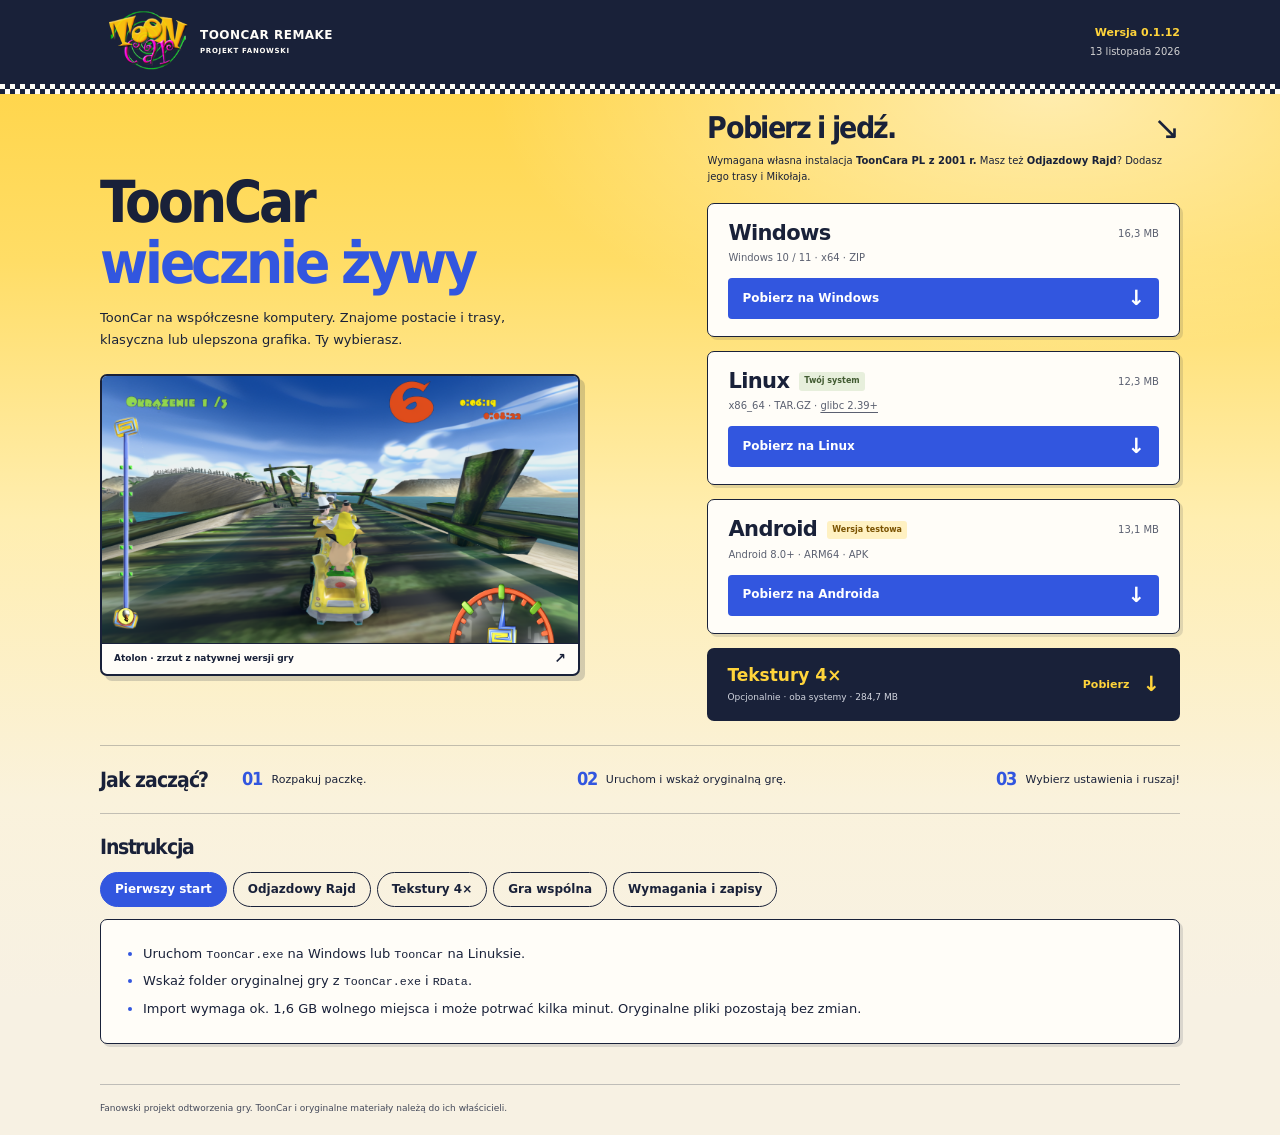
==== index.html @ 63a75cb6 "ToonCar Remake 0.1.12" ====
<!doctype html>
<html lang="pl">
<head>
  <meta charset="utf-8">
  <meta name="viewport" content="width=device-width, initial-scale=1">
  <meta name="theme-color" content="#192139">
  <meta name="description" content="ToonCar Remake. Fanowska wersja na Windows i Linux oraz opcjonalne tekstury 4×. Pobierz, wskaż oryginalną grę i ruszaj na trasę.">
  <meta property="og:title" content="ToonCar Remake: pobierz grę">
  <meta property="og:description" content="ToonCar wiecznie żywy. Windows, Linux i opcjonalne tekstury 4×. Wymagana oryginalna gra.">
  <meta property="og:type" content="website">
  <title>ToonCar Remake: pobierz grę</title>
  <link rel="icon" href="assets/favicon.svg" type="image/svg+xml">
  <link rel="stylesheet" href="styles.css">
  <script src="app.js" defer></script>
</head>
<body>
  <a class="skip-link" href="#main">Przejdź do treści</a>
  <div class="page">
    <header class="header">
      <a class="brand" href="#" aria-label="ToonCar Remake, strona główna">
        <img src="assets/tooncar-logo.png" width="256" height="256" alt="ToonCar">
        <span>TOONCAR REMAKE<small>PROJEKT FANOWSKI</small></span>
      </a>
      <p class="release">Wersja 0.1.12<time datetime="2026-11-13">13 listopada 2026</time></p>
    </header>

    <main id="main">
      <div class="main-grid">
        <section class="intro" aria-labelledby="hero-title">
          <h1 id="hero-title">ToonCar<br> <span>wiecznie żywy</span></h1>
          <p class="description">ToonCar na współczesne komputery. Znajome postacie i trasy, klasyczna lub ulepszona grafika. Ty wybierasz.</p>
          <figure class="screenshot">
            <img id="game-screenshot" src="assets/atolon.png" width="1280" height="720" alt="Wyścig na drewnianym moście w tropikalnym Atolonie" fetchpriority="high">
            <figcaption>Atolon · zrzut z natywnej wersji gry <span aria-hidden="true">↗</span></figcaption>
          </figure>
        </section>

        <section class="downloads" id="pobierz" aria-labelledby="download-title">
          <div class="download-heading"><h2 id="download-title">Pobierz i jedź.</h2><span aria-hidden="true">↘</span></div>
          <p class="original-note">Wymagana własna instalacja <strong>ToonCara PL z 2001 r.</strong> Masz też <strong>Odjazdowy Rajd</strong>? Dodasz jego trasy i Mikołaja.</p>
          <article class="download-card" id="download-windows">
            <div class="card-heading"><h3>Windows</h3><span class="system-match" hidden>Twój system</span><span class="file-size">16,3 MB</span></div>
            <p class="requirements">Windows 10 / 11 · x64 · ZIP</p>
            <a class="button file-download" href="https://github.com/pangadula/tooncar-remake/releases/download/v0.1.12/ToonCar-windows-x86_64.zip" download>Pobierz na Windows <span aria-hidden="true">↓</span></a>
          </article>
          <article class="download-card" id="download-linux">
            <div class="card-heading"><h3>Linux</h3><span class="system-match" hidden>Twój system</span><span class="file-size">12,3 MB</span></div>
            <p class="requirements">x86_64 · TAR.GZ · <a href="#wymagania">glibc 2.39+</a></p>
            <a class="button file-download" href="https://github.com/pangadula/tooncar-remake/releases/download/v0.1.12/ToonCar-linux-x86_64.tar.gz" download>Pobierz na Linux <span aria-hidden="true">↓</span></a>
          </article>
          <article class="download-card preview" id="download-android">
            <div class="card-heading"><h3>Android</h3><span class="preview-badge">Wersja testowa</span><span class="system-match" hidden>Twój system</span><span class="file-size">13,1 MB</span></div>
            <p class="requirements">Android 8.0+ · ARM64 · APK</p>
            <a class="button file-download" href="https://github.com/pangadula/tooncar-remake/releases/download/v0.1.12/ToonCar-android-arm64.apk" download>Pobierz na Androida <span aria-hidden="true">↓</span></a>
          </article>
          <aside class="texture-card" aria-label="Opcjonalne tekstury 4×">
            <div><h3>Tekstury 4×</h3><p>Opcjonalnie · oba systemy · 284,7 MB</p></div>
            <a class="texture-download file-download" href="https://github.com/pangadula/tooncar-remake/releases/download/v0.1.12/ToonCar-textures-4x.zip" download aria-label="Pobierz tekstury 4×">Pobierz <span aria-hidden="true">↓</span></a>
          </aside>
        </section>
      </div>

      <section class="setup" aria-labelledby="setup-title">
        <h2 id="setup-title">Jak zacząć?</h2>
        <ol><li><span>01</span> Rozpakuj paczkę.</li><li><span>02</span> Uruchom i wskaż oryginalną grę.</li><li><span>03</span> Wybierz ustawienia i ruszaj!</li></ol>
      </section>
      <section class="guide" id="instrukcja" aria-labelledby="guide-title">
        <h2 id="guide-title">Instrukcja</h2>
        <div class="tabs" role="tablist" aria-label="Instrukcja" hidden>
          <button type="button" role="tab" id="tab-start" aria-controls="start">Pierwszy start</button>
          <button type="button" role="tab" id="tab-rajd" aria-controls="rajd">Odjazdowy Rajd</button>
          <button type="button" role="tab" id="tab-tekstury" aria-controls="tekstury">Tekstury 4×</button>
          <button type="button" role="tab" id="tab-online" aria-controls="online">Gra wspólna</button>
          <button type="button" role="tab" id="tab-wymagania" aria-controls="wymagania">Wymagania i zapisy</button>
        </div>
        <div class="panel" id="start" role="tabpanel" aria-labelledby="tab-start">
          <h3>Pierwszy start</h3>
          <ul>
            <li>Uruchom <code>ToonCar.exe</code> na Windows lub <code>ToonCar</code> na Linuksie.</li>
            <li>Wskaż folder oryginalnej gry z <code>ToonCar.exe</code> i <code>RData</code>.</li>
            <li>Import wymaga ok. 1,6 GB wolnego miejsca i może potrwać kilka minut. Oryginalne pliki pozostają bez zmian.</li>
          </ul>
        </div>
        <div class="panel" id="rajd" role="tabpanel" aria-labelledby="tab-rajd">
          <h3>Odjazdowy Rajd (opcjonalnie)</h3>
          <ul>
            <li>Masz też Odjazdowy Rajd? W oknie importu wskaż drugą grę: zainstalowany folder, kopię płyty z <code>SETUP.cab</code> albo obraz <code>.iso</code>.</li>
            <li>Dochodzi 7 nowych tras (każda także odwrócona), Mikołaj, mistrzostwa i licencje Rajdu. Import potrzebuje wtedy ok. 2,4 GB.</li>
            <li>Rajd możesz dodać później przyciskiem <strong>Dodaj Odjazdowy Rajd</strong> w launcherze. Przycisk <strong>Gra</strong> przełącza gry, a każda ma własny postęp.</li>
            <li>Do gry wystarczy sam ToonCar.</li>
          </ul>
        </div>
        <div class="panel" id="tekstury" role="tabpanel" aria-labelledby="tab-tekstury">
          <h3>Opcjonalne tekstury 4×</h3>
          <ul>
            <li>Rozpakuj dodatek wewnątrz paczki gry: folder <code>texture-pack</code> powinien leżeć obok programu <code>ToonCar</code> lub <code>ToonCar.exe</code>.</li>
            <li>Uruchom grę ponownie i w launcherze wybierz <strong>Grafika → Tekstury → Upscale 4×</strong>.</li>
          </ul>
        </div>
        <div class="panel" id="online" role="tabpanel" aria-labelledby="tab-online">
          <h3>Gra wspólna</h3>
          <ul>
            <li><strong>Na jednym komputerze:</strong> do 4 osób. Ustaw liczbę graczy w launcherze, a w grze wybierz <strong>Multiplayer → Na jednym komputerze</strong>.</li>
            <li><strong>Przez Steam (najprościej):</strong> włącz Steam przed uruchomieniem gry. W grze wybierz <strong>Multiplayer → Steam: utwórz pokój</strong>, a potem <strong>Zaproś znajomych przez Steam</strong>. Otworzy się okienko Steam, w którym zapraszasz znajomego.</li>
            <li>Znajomy uruchamia grę i wybiera <strong>Multiplayer → Steam: dołącz do znajomego</strong>, a potem Twój pokój z listy. Jeśli ma już włączoną grę, wystarczy, że przyjmie zaproszenie w Steam.</li>
            <li>Zwykle nie trzeba niczego ustawiać. Jeśli okienko Steam się nie pojawia, dodaj ToonCara w Steam jako grę spoza Steam i uruchamiaj go stamtąd. Znajomi zobaczą w Steam, że grasz w „Spacewar”. To normalne, gra korzysta z testowego identyfikatora Steam.</li>
            <li><strong>Bez Steam, po IP:</strong> host wybiera <strong>Sieć / IP: utwórz pokój</strong> i podaje innym adres widoczny na ekranie. Pozostali wybierają <strong>Sieć / IP: dołącz</strong> i wpisują ten adres. W jednej sieci domowej działa od razu. Przez Internet host musi przekierować na routerze port TCP 23055.</li>
            <li>Online gra do 8 osób, wolne miejsca zajmuje AI. Arena działa także online: grają same osoby, potrzeba co najmniej dwóch.</li>
            <li><strong>Wszyscy gracze muszą mieć wersję 0.1.12; starsze paczki się nie połączą.</strong> Pokój z trasą Odjazdowego Rajdu wymaga Rajdu u każdego gracza.</li>
          </ul>
        </div>
        <div class="panel" id="wymagania" role="tabpanel" aria-labelledby="tab-wymagania">
          <h3>Wymagania i zapisy</h3>
          <ul>
            <li>Linux wymaga glibc 2.39+, np. Ubuntu/Pop!_OS 24.04. To biblioteka dostarczana z systemem; nie podmieniaj jej ręcznie.</li>
            <li>Paczkę Windows testowano pod Wine.</li>
            <li>Nowy profil zaczyna od zera: trasy i auta trzeba odblokować.</li>
            <li>Zapisy i logi: <code>%LOCALAPPDATA%\ToonCarRemaster</code> (Windows) lub <code>~/.local/share/tooncar-remaster</code> (Linux, także <code>$XDG_DATA_HOME</code>).</li>
          </ul>
        </div>
      </section>
    </main>
    <footer>Fanowski projekt odtworzenia gry. ToonCar i oryginalne materiały należą do ich właścicieli.</footer>
  </div>
</body>
</html>
---- styles.css ----
@font-face{font-family:Track;src:url("assets/heading.ttf") format("truetype");font-display:swap;font-weight:700}
:root{--ink:#192139;--paper:#fffdf8;--bg:#f7f1e3;--yellow:#ffd43b;--blue:#3256df;--muted:#5b6070;--line:#d9d9d1;--display:Track,"Arial Black",sans-serif}
*{box-sizing:border-box}html{scroll-behavior:smooth;scroll-padding-top:20px}body{margin:0;background-color:var(--bg);background-image:radial-gradient(800px 380px at 82% 90px,rgb(255 255 255 / .55),transparent 70%),linear-gradient(180deg,#ffd23f 0,#ffdd66 260px,#ffeeb0 520px,#faf2dc 800px,var(--bg) 1000px);background-repeat:no-repeat;background-size:100% 1000px;color:var(--ink);font:14px/1.6 system-ui,-apple-system,BlinkMacSystemFont,"Segoe UI",sans-serif}a{color:inherit;text-underline-offset:3px}button{font:inherit;cursor:pointer}[hidden]{display:none!important}a:focus-visible,button:focus-visible,summary:focus-visible{outline:3px solid var(--blue);outline-offset:4px}h1,h2,h3,p,figure{margin:0}h1,h2{font-family:var(--display);letter-spacing:-.055em;line-height:1.05}h3{line-height:1.2}code{font: .9em ui-monospace,SFMono-Regular,Consolas,monospace;overflow-wrap:anywhere}.page{width:min(1080px,calc(100% - 64px));margin:auto}.header{display:flex;justify-content:space-between;align-items:center;height:84px;position:relative;color:var(--paper);background:var(--ink);box-shadow:0 0 0 100vmax var(--ink);clip-path:inset(0 -100vmax -10px)}.header::after{content:"";position:absolute;left:-100vmax;right:-100vmax;bottom:-10px;height:10px;background:conic-gradient(var(--ink) 25%,var(--paper) 0 50%,var(--ink) 0 75%,var(--paper) 0) 0 0/10px 10px}.release{color:var(--yellow)}.release time{color:var(--paper)}.brand{display:flex;align-items:center;text-decoration:none;gap:4px;font-size:12px;font-weight:900;letter-spacing:.04em;line-height:1.3}.brand img{width:96px;height:88px;object-fit:contain}.brand small{display:block;font-size:7px;letter-spacing:.1em;margin-top:4px}.release{text-align:right;font-size:11px;font-weight:700}.release time{display:block;font-size:10px;font-weight:400;opacity:.8;margin-top:2px}
.main-grid{display:grid;grid-template-columns:1.15fr 1fr;gap:64px;padding:28px 0 24px;align-items:center}.intro{min-width:0}.checkered{width:16px;height:16px;background:conic-gradient(var(--ink) 25%,transparent 0 50%,var(--ink) 0 75%,transparent 0) 0 0/8px 8px;flex-shrink:0}h1{font-size:clamp(44px,4.8vw,58px);margin:14px 0}h1 span{color:var(--blue)}.description{font-size:13px;max-width:430px;line-height:1.7}.screenshot{max-width:480px;margin-top:22px;border:2px solid var(--ink);border-radius:7px;background:var(--paper);box-shadow:5px 5px 0 rgb(25 33 57 / .18);overflow:hidden}.screenshot img{width:100%;height:auto;aspect-ratio:16/9;object-fit:cover;display:block}.screenshot figcaption{border-top:1px solid var(--ink);padding:7px 12px;font-size:9px;font-weight:600;display:flex;justify-content:space-between}.screenshot figcaption span{font-size:14px;line-height:1.1}
.downloads{min-width:0}.download-heading{display:flex;justify-content:space-between;align-items:center}.download-heading h2{font-size:30px}.download-heading>span{font-size:32px;line-height:1}.original-note{font-size:10px;margin:9px 0 18px}.download-card{padding:17px 20px;background:var(--paper);border:1.5px solid var(--ink);border-radius:7px;box-shadow:3px 3px 0 rgb(25 33 57 / .13);margin-bottom:14px}.card-heading{display:flex;align-items:center;gap:10px}.card-heading h3{font-size:21px;letter-spacing:-.03em}.file-size{margin-left:auto;font-size:10px;color:var(--muted);white-space:nowrap}.preview-badge{font-size:8px;background:#fff1c2;color:#7a5200;padding:3px 5px;border-radius:3px;font-weight:700;white-space:nowrap}.system-match{font-size:8px;background:#e7efdc;color:#425b32;padding:3px 5px;border-radius:3px;font-weight:700;white-space:nowrap}.requirements{font-size:10px;color:var(--muted);margin:4px 0 12px}.button{display:flex;align-items:center;justify-content:space-between;gap:15px;padding:10px 14px;border-radius:4px;background:var(--blue);color:white;text-decoration:none;font-size:12px;font-weight:750;transition:background .15s}.button:hover{background:#2444c6}.button span{font-size:21px;line-height:1}.texture-card{background:var(--ink);color:var(--paper);padding:17px 20px;border-radius:7px;display:flex;align-items:center;justify-content:space-between;gap:12px}.texture-card h3{font-size:17px;color:var(--yellow)}.texture-card p{font-size:9px;color:#d1d4de;margin-top:5px}.texture-download{display:flex;align-items:center;gap:13px;font-weight:750;font-size:11px;color:var(--yellow);text-decoration:none;min-height:36px}.texture-download:hover{text-decoration:underline}.texture-download span{font-size:21px;line-height:1}
.setup{padding:19px 0;border-top:1px solid rgb(25 33 57 / .25);border-bottom:1px solid rgb(25 33 57 / .25);display:flex;align-items:center;gap:34px}.setup h2{font-size:21px;white-space:nowrap}.setup ol{list-style:none;padding:0;margin:0;display:flex;justify-content:space-between;gap:20px;flex:1;font-size:11px}.setup li{display:flex;gap:9px;align-items:center}.setup li span{font-family:var(--display);font-size:18px;color:var(--blue);letter-spacing:-.05em}.help{border-bottom:1px solid rgb(25 33 57 / .25);font-size:11px}.help summary{cursor:pointer;font-weight:600;list-style:none;padding:12px 0}.help summary::-webkit-details-marker{display:none}.help summary::after{content:"+";float:right;font-size:18px;font-weight:400;line-height:1;margin-left:12px}.help[open]>summary::after{content:"−"}.help-grid{display:grid;grid-template-columns:1fr 1fr;gap:22px 32px;padding:8px 0 22px}.help h3{font-size:12px;margin-bottom:7px}.help p{line-height:1.85;font-size:11px}footer{padding:16px 0 20px;font-size:9px;opacity:.8}.skip-link{position:fixed;top:12px;left:12px;z-index:20;padding:10px 18px;background:var(--ink);color:white;transform:translateY(-150%)}.skip-link:focus{transform:none}.sr-only{position:absolute;width:1px;height:1px;padding:0;margin:-1px;overflow:hidden;clip:rect(0,0,0,0);white-space:nowrap;border:0}
@media(max-width:1000px){.main-grid{gap:32px}.setup{gap:22px}.setup ol{gap:15px;font-size:10px}.setup li{gap:7px}.setup h2{font-size:19px}.download-card{padding:16px}.texture-card{padding:16px}.system-match{font-size:7px}}
@media(max-width:700px){.page{width:calc(100% - 36px)}.header{height:80px}.brand img{width:78px;height:72px}.brand{font-size:10px}.brand small{font-size:6px}.release{font-size:10px}.release time{font-size:8px}.main-grid{grid-template-columns:1fr;gap:27px;padding:26px 0 24px}h1{font-size:clamp(44px,11vw,60px)}h1 br{display:none}.description{font-size:12px;max-width:500px}.screenshot{margin-top:18px}.screenshot figcaption{font-size:8px}.download-heading h2{font-size:27px}.original-note{margin-bottom:14px}.download-card{padding:15px 17px;margin-bottom:12px}.card-heading h3{font-size:20px}.system-match{font-size:8px}.texture-card{padding:15px 17px}.texture-card p{font-size:8px}.setup{display:block;padding:17px 0}.setup h2{font-size:20px;margin-bottom:12px}.setup ol{display:grid;gap:9px;font-size:11px}.setup li{gap:12px}.setup li span{font-size:16px}.help-grid{grid-template-columns:1fr;gap:20px}.help summary{padding:14px 0}footer{font-size:8px;max-width:370px}}
@media(prefers-reduced-motion:reduce){html{scroll-behavior:auto}*,*::before,*::after{transition:none!important}}

/* Checkered strip under the header as a body background, so nothing sticks out sideways (no horizontal scroll). */
body{background-image:conic-gradient(var(--ink) 25%,var(--paper) 0 50%,var(--ink) 0 75%,var(--paper) 0),radial-gradient(800px 380px at 82% 90px,rgb(255 255 255 / .55),transparent 70%),linear-gradient(180deg,#ffd23f 0,#ffdd66 260px,#ffeeb0 520px,#faf2dc 800px,var(--bg) 1000px);background-repeat:repeat-x,no-repeat,no-repeat;background-size:10px 10px,100% 1000px,100% 1000px;background-position:0 84px,0 0,0 0}
.header{clip-path:inset(0 -100vmax)}.header::after{display:none}
@media(max-width:700px){body{background-position:0 80px,0 0,0 0}}

/* Instructions: tabs (with JavaScript) or stacked sections (without). */
.guide{padding:22px 0 28px;border-bottom:1px solid rgb(25 33 57 / .25)}.guide>h2{font-size:21px;margin-bottom:14px}
.tabs{display:flex;flex-wrap:wrap;gap:6px;margin-bottom:12px}.tabs button{font:inherit;font-size:12px;font-weight:700;color:var(--ink);background:transparent;border:1.5px solid var(--ink);border-radius:999px;padding:7px 14px;cursor:pointer;transition:background .15s}.tabs button:hover{background:rgb(25 33 57 / .07)}.tabs button[aria-selected="true"]{background:var(--blue);border-color:var(--blue);color:white}.tabs button:focus-visible{outline:3px solid var(--yellow);outline-offset:2px}
.panel{background:var(--paper);border:1.5px solid var(--ink);border-radius:7px;box-shadow:3px 3px 0 rgb(25 33 57 / .13);padding:18px 24px;margin-bottom:12px}.panel h3{font-size:15px;margin-bottom:8px}.tabbed .panel h3{position:absolute;width:1px;height:1px;overflow:hidden;clip:rect(0,0,0,0);white-space:nowrap}
.panel ul{margin:0;padding-left:18px;max-width:780px}.panel li{font-size:13px;line-height:1.7;margin:5px 0}.panel li::marker{color:var(--blue)}
@media(max-width:700px){.guide>h2{font-size:20px}.tabs button{font-size:11px;padding:6px 11px}.panel{padding:15px 17px}.panel li{font-size:12px}}
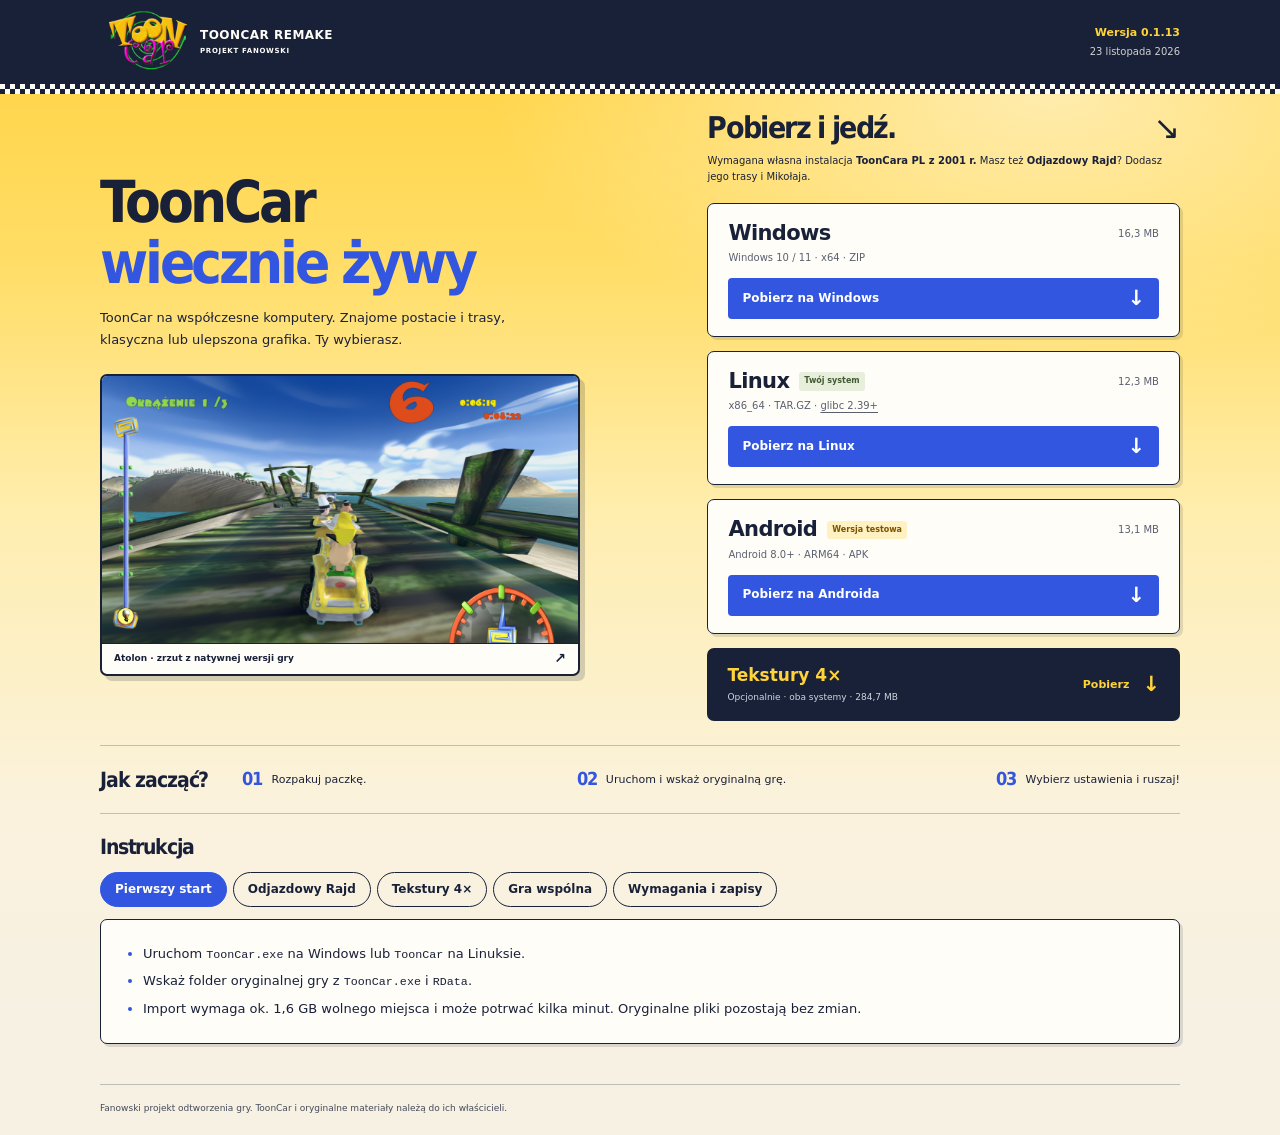
==== commit c25e9fe1: "ToonCar Remake 0.1.13" ====
--- a/index.html
+++ b/index.html
@@ -21,7 +21,7 @@
         <img src="assets/tooncar-logo.png" width="256" height="256" alt="ToonCar">
         <span>TOONCAR REMAKE<small>PROJEKT FANOWSKI</small></span>
       </a>
-      <p class="release">Wersja 0.1.12<time datetime="2026-11-13">13 listopada 2026</time></p>
+      <p class="release">Wersja 0.1.13<time datetime="2026-11-23">23 listopada 2026</time></p>
     </header>
 
     <main id="main">
@@ -41,21 +41,21 @@
           <article class="download-card" id="download-windows">
             <div class="card-heading"><h3>Windows</h3><span class="system-match" hidden>Twój system</span><span class="file-size">16,3 MB</span></div>
             <p class="requirements">Windows 10 / 11 · x64 · ZIP</p>
-            <a class="button file-download" href="https://github.com/pangadula/tooncar-remake/releases/download/v0.1.12/ToonCar-windows-x86_64.zip" download>Pobierz na Windows <span aria-hidden="true">↓</span></a>
+            <a class="button file-download" href="https://github.com/pangadula/tooncar-remake/releases/download/v0.1.13/ToonCar-windows-x86_64.zip" download>Pobierz na Windows <span aria-hidden="true">↓</span></a>
           </article>
           <article class="download-card" id="download-linux">
             <div class="card-heading"><h3>Linux</h3><span class="system-match" hidden>Twój system</span><span class="file-size">12,3 MB</span></div>
             <p class="requirements">x86_64 · TAR.GZ · <a href="#wymagania">glibc 2.39+</a></p>
-            <a class="button file-download" href="https://github.com/pangadula/tooncar-remake/releases/download/v0.1.12/ToonCar-linux-x86_64.tar.gz" download>Pobierz na Linux <span aria-hidden="true">↓</span></a>
+            <a class="button file-download" href="https://github.com/pangadula/tooncar-remake/releases/download/v0.1.13/ToonCar-linux-x86_64.tar.gz" download>Pobierz na Linux <span aria-hidden="true">↓</span></a>
           </article>
           <article class="download-card preview" id="download-android">
             <div class="card-heading"><h3>Android</h3><span class="preview-badge">Wersja testowa</span><span class="system-match" hidden>Twój system</span><span class="file-size">13,1 MB</span></div>
             <p class="requirements">Android 8.0+ · ARM64 · APK</p>
-            <a class="button file-download" href="https://github.com/pangadula/tooncar-remake/releases/download/v0.1.12/ToonCar-android-arm64.apk" download>Pobierz na Androida <span aria-hidden="true">↓</span></a>
+            <a class="button file-download" href="https://github.com/pangadula/tooncar-remake/releases/download/v0.1.13/ToonCar-android-arm64.apk" download>Pobierz na Androida <span aria-hidden="true">↓</span></a>
           </article>
           <aside class="texture-card" aria-label="Opcjonalne tekstury 4×">
             <div><h3>Tekstury 4×</h3><p>Opcjonalnie · oba systemy · 284,7 MB</p></div>
-            <a class="texture-download file-download" href="https://github.com/pangadula/tooncar-remake/releases/download/v0.1.12/ToonCar-textures-4x.zip" download aria-label="Pobierz tekstury 4×">Pobierz <span aria-hidden="true">↓</span></a>
+            <a class="texture-download file-download" href="https://github.com/pangadula/tooncar-remake/releases/download/v0.1.13/ToonCar-textures-4x.zip" download aria-label="Pobierz tekstury 4×">Pobierz <span aria-hidden="true">↓</span></a>
           </aside>
         </section>
       </div>
@@ -106,7 +106,7 @@
             <li>Zwykle nie trzeba niczego ustawiać. Jeśli okienko Steam się nie pojawia, dodaj ToonCara w Steam jako grę spoza Steam i uruchamiaj go stamtąd. Znajomi zobaczą w Steam, że grasz w „Spacewar”. To normalne, gra korzysta z testowego identyfikatora Steam.</li>
             <li><strong>Bez Steam, po IP:</strong> host wybiera <strong>Sieć / IP: utwórz pokój</strong> i podaje innym adres widoczny na ekranie. Pozostali wybierają <strong>Sieć / IP: dołącz</strong> i wpisują ten adres. W jednej sieci domowej działa od razu. Przez Internet host musi przekierować na routerze port TCP 23055.</li>
             <li>Online gra do 8 osób, wolne miejsca zajmuje AI. Arena działa także online: grają same osoby, potrzeba co najmniej dwóch.</li>
-            <li><strong>Wszyscy gracze muszą mieć wersję 0.1.12; starsze paczki się nie połączą.</strong> Pokój z trasą Odjazdowego Rajdu wymaga Rajdu u każdego gracza.</li>
+            <li><strong>Wszyscy gracze muszą mieć wersję 0.1.12 lub nowszą; starsze paczki się nie połączą.</strong> Pokój z trasą Odjazdowego Rajdu wymaga Rajdu u każdego gracza.</li>
           </ul>
         </div>
         <div class="panel" id="wymagania" role="tabpanel" aria-labelledby="tab-wymagania">
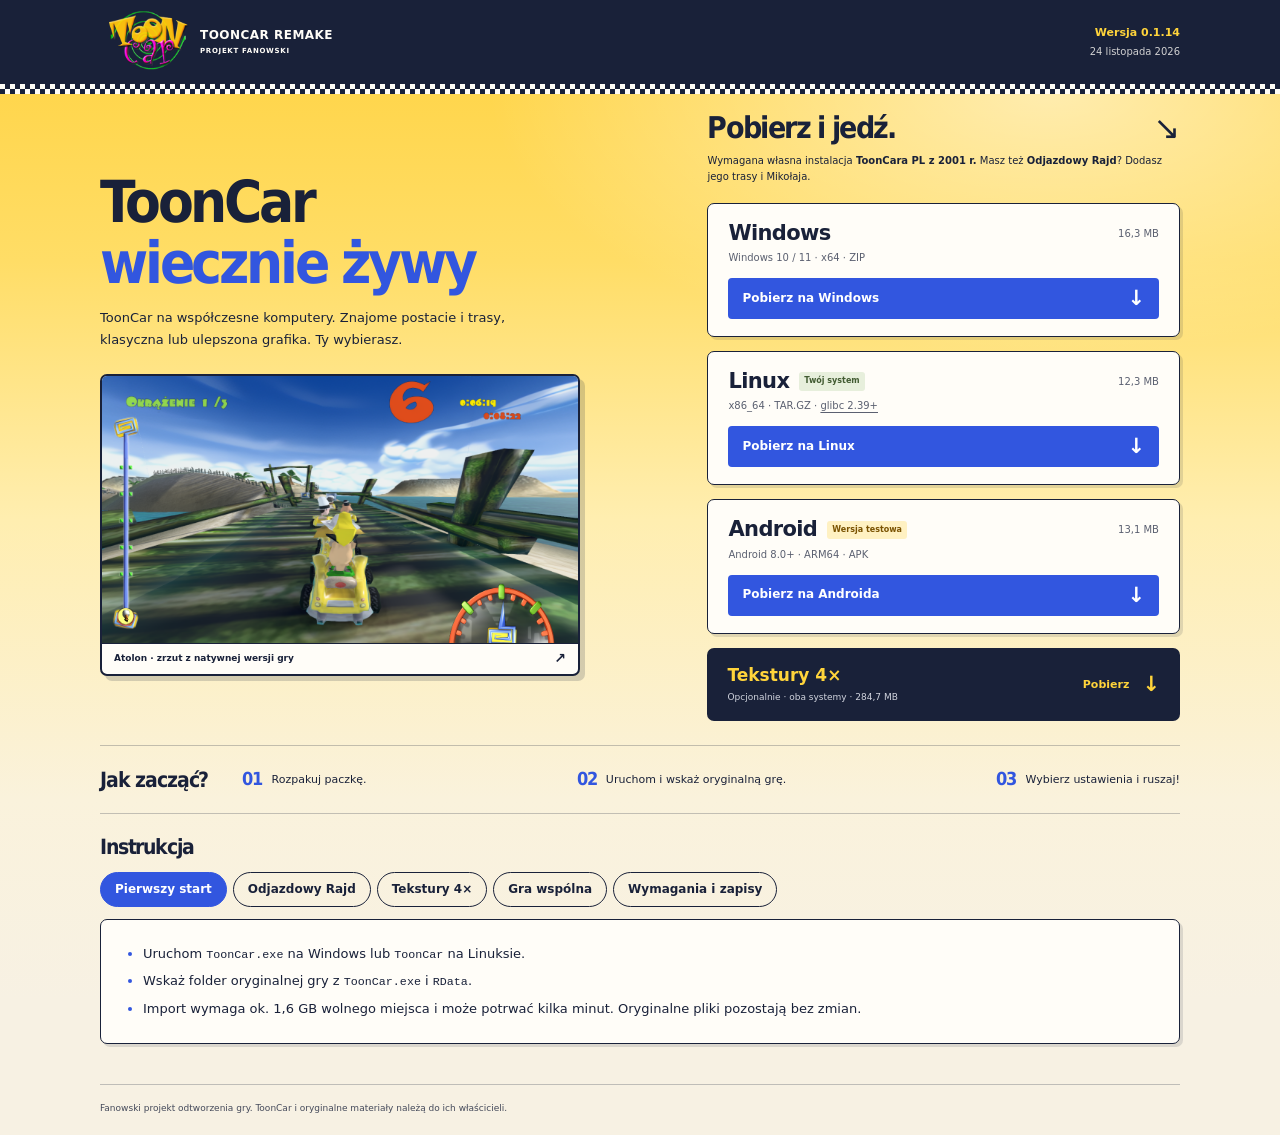
==== commit 91725003: "ToonCar Remake 0.1.14" ====
--- a/index.html
+++ b/index.html
@@ -21,7 +21,7 @@
         <img src="assets/tooncar-logo.png" width="256" height="256" alt="ToonCar">
         <span>TOONCAR REMAKE<small>PROJEKT FANOWSKI</small></span>
       </a>
-      <p class="release">Wersja 0.1.13<time datetime="2026-11-23">23 listopada 2026</time></p>
+      <p class="release">Wersja 0.1.14<time datetime="2026-11-24">24 listopada 2026</time></p>
     </header>
 
     <main id="main">
@@ -41,21 +41,21 @@
           <article class="download-card" id="download-windows">
             <div class="card-heading"><h3>Windows</h3><span class="system-match" hidden>Twój system</span><span class="file-size">16,3 MB</span></div>
             <p class="requirements">Windows 10 / 11 · x64 · ZIP</p>
-            <a class="button file-download" href="https://github.com/pangadula/tooncar-remake/releases/download/v0.1.13/ToonCar-windows-x86_64.zip" download>Pobierz na Windows <span aria-hidden="true">↓</span></a>
+            <a class="button file-download" href="https://github.com/pangadula/tooncar-remake/releases/download/v0.1.14/ToonCar-windows-x86_64.zip" download>Pobierz na Windows <span aria-hidden="true">↓</span></a>
           </article>
           <article class="download-card" id="download-linux">
             <div class="card-heading"><h3>Linux</h3><span class="system-match" hidden>Twój system</span><span class="file-size">12,3 MB</span></div>
             <p class="requirements">x86_64 · TAR.GZ · <a href="#wymagania">glibc 2.39+</a></p>
-            <a class="button file-download" href="https://github.com/pangadula/tooncar-remake/releases/download/v0.1.13/ToonCar-linux-x86_64.tar.gz" download>Pobierz na Linux <span aria-hidden="true">↓</span></a>
+            <a class="button file-download" href="https://github.com/pangadula/tooncar-remake/releases/download/v0.1.14/ToonCar-linux-x86_64.tar.gz" download>Pobierz na Linux <span aria-hidden="true">↓</span></a>
           </article>
           <article class="download-card preview" id="download-android">
             <div class="card-heading"><h3>Android</h3><span class="preview-badge">Wersja testowa</span><span class="system-match" hidden>Twój system</span><span class="file-size">13,1 MB</span></div>
             <p class="requirements">Android 8.0+ · ARM64 · APK</p>
-            <a class="button file-download" href="https://github.com/pangadula/tooncar-remake/releases/download/v0.1.13/ToonCar-android-arm64.apk" download>Pobierz na Androida <span aria-hidden="true">↓</span></a>
+            <a class="button file-download" href="https://github.com/pangadula/tooncar-remake/releases/download/v0.1.14/ToonCar-android-arm64.apk" download>Pobierz na Androida <span aria-hidden="true">↓</span></a>
           </article>
           <aside class="texture-card" aria-label="Opcjonalne tekstury 4×">
             <div><h3>Tekstury 4×</h3><p>Opcjonalnie · oba systemy · 284,7 MB</p></div>
-            <a class="texture-download file-download" href="https://github.com/pangadula/tooncar-remake/releases/download/v0.1.13/ToonCar-textures-4x.zip" download aria-label="Pobierz tekstury 4×">Pobierz <span aria-hidden="true">↓</span></a>
+            <a class="texture-download file-download" href="https://github.com/pangadula/tooncar-remake/releases/download/v0.1.14/ToonCar-textures-4x.zip" download aria-label="Pobierz tekstury 4×">Pobierz <span aria-hidden="true">↓</span></a>
           </aside>
         </section>
       </div>
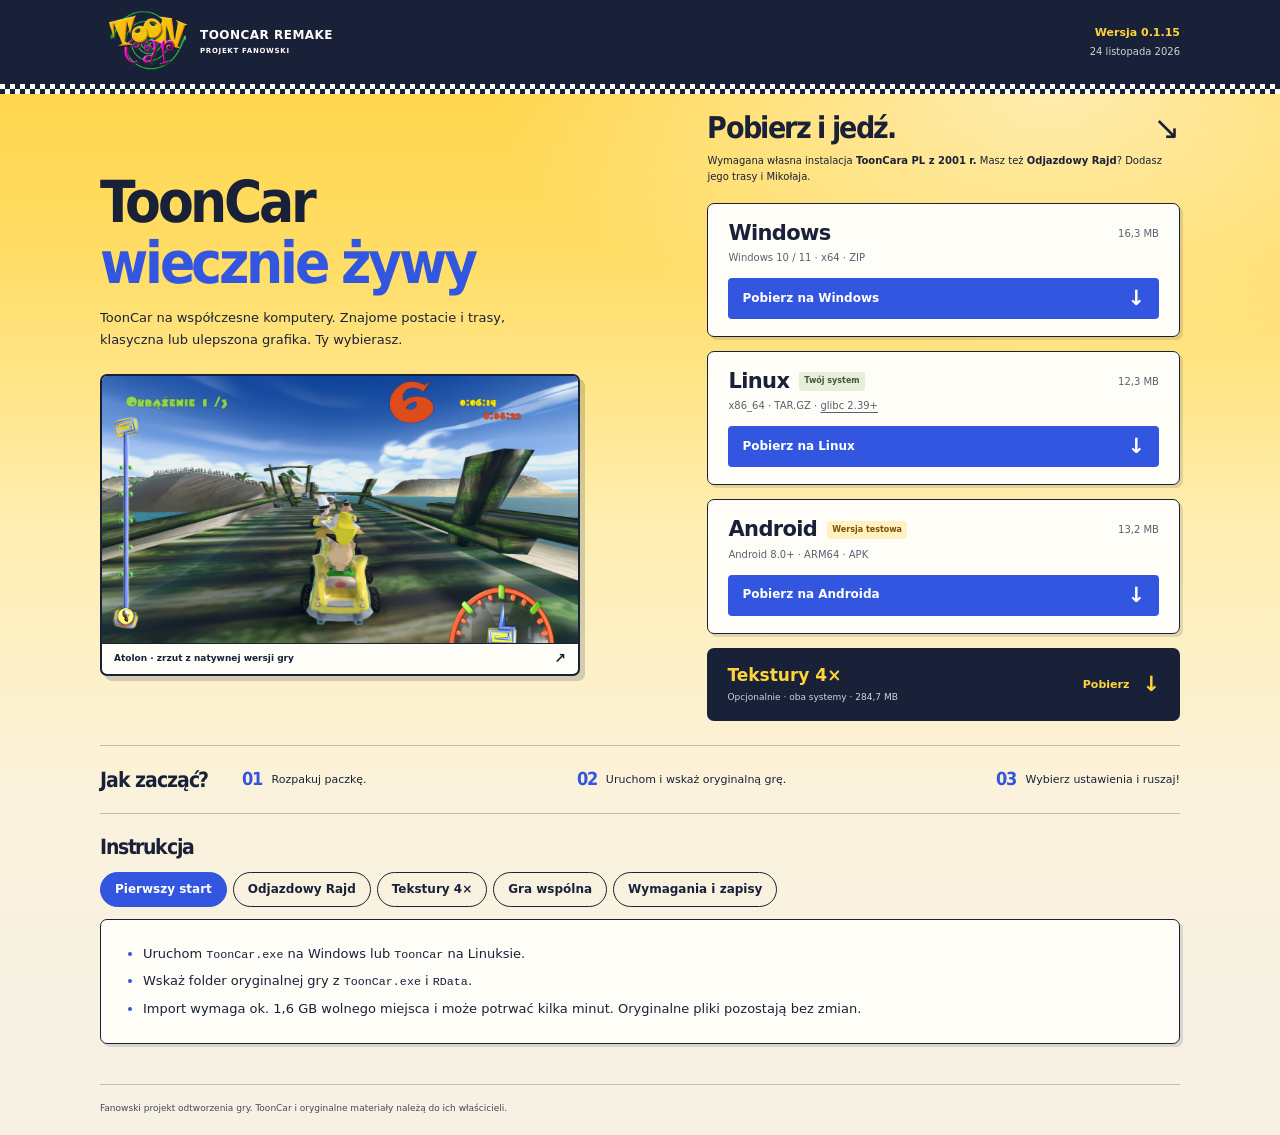
==== commit fb391ffd: "ToonCar Remake 0.1.15" ====
--- a/index.html
+++ b/index.html
@@ -21,7 +21,7 @@
         <img src="assets/tooncar-logo.png" width="256" height="256" alt="ToonCar">
         <span>TOONCAR REMAKE<small>PROJEKT FANOWSKI</small></span>
       </a>
-      <p class="release">Wersja 0.1.14<time datetime="2026-11-24">24 listopada 2026</time></p>
+      <p class="release">Wersja 0.1.15<time datetime="2026-11-24">24 listopada 2026</time></p>
     </header>
 
     <main id="main">
@@ -41,21 +41,21 @@
           <article class="download-card" id="download-windows">
             <div class="card-heading"><h3>Windows</h3><span class="system-match" hidden>Twój system</span><span class="file-size">16,3 MB</span></div>
             <p class="requirements">Windows 10 / 11 · x64 · ZIP</p>
-            <a class="button file-download" href="https://github.com/pangadula/tooncar-remake/releases/download/v0.1.14/ToonCar-windows-x86_64.zip" download>Pobierz na Windows <span aria-hidden="true">↓</span></a>
+            <a class="button file-download" href="https://github.com/pangadula/tooncar-remake/releases/download/v0.1.15/ToonCar-windows-x86_64.zip" download>Pobierz na Windows <span aria-hidden="true">↓</span></a>
           </article>
           <article class="download-card" id="download-linux">
             <div class="card-heading"><h3>Linux</h3><span class="system-match" hidden>Twój system</span><span class="file-size">12,3 MB</span></div>
             <p class="requirements">x86_64 · TAR.GZ · <a href="#wymagania">glibc 2.39+</a></p>
-            <a class="button file-download" href="https://github.com/pangadula/tooncar-remake/releases/download/v0.1.14/ToonCar-linux-x86_64.tar.gz" download>Pobierz na Linux <span aria-hidden="true">↓</span></a>
+            <a class="button file-download" href="https://github.com/pangadula/tooncar-remake/releases/download/v0.1.15/ToonCar-linux-x86_64.tar.gz" download>Pobierz na Linux <span aria-hidden="true">↓</span></a>
           </article>
           <article class="download-card preview" id="download-android">
-            <div class="card-heading"><h3>Android</h3><span class="preview-badge">Wersja testowa</span><span class="system-match" hidden>Twój system</span><span class="file-size">13,1 MB</span></div>
+            <div class="card-heading"><h3>Android</h3><span class="preview-badge">Wersja testowa</span><span class="system-match" hidden>Twój system</span><span class="file-size">13,2 MB</span></div>
             <p class="requirements">Android 8.0+ · ARM64 · APK</p>
-            <a class="button file-download" href="https://github.com/pangadula/tooncar-remake/releases/download/v0.1.14/ToonCar-android-arm64.apk" download>Pobierz na Androida <span aria-hidden="true">↓</span></a>
+            <a class="button file-download" href="https://github.com/pangadula/tooncar-remake/releases/download/v0.1.15/ToonCar-android-arm64.apk" download>Pobierz na Androida <span aria-hidden="true">↓</span></a>
           </article>
           <aside class="texture-card" aria-label="Opcjonalne tekstury 4×">
             <div><h3>Tekstury 4×</h3><p>Opcjonalnie · oba systemy · 284,7 MB</p></div>
-            <a class="texture-download file-download" href="https://github.com/pangadula/tooncar-remake/releases/download/v0.1.14/ToonCar-textures-4x.zip" download aria-label="Pobierz tekstury 4×">Pobierz <span aria-hidden="true">↓</span></a>
+            <a class="texture-download file-download" href="https://github.com/pangadula/tooncar-remake/releases/download/v0.1.15/ToonCar-textures-4x.zip" download aria-label="Pobierz tekstury 4×">Pobierz <span aria-hidden="true">↓</span></a>
           </aside>
         </section>
       </div>
@@ -106,6 +106,8 @@
             <li>Zwykle nie trzeba niczego ustawiać. Jeśli okienko Steam się nie pojawia, dodaj ToonCara w Steam jako grę spoza Steam i uruchamiaj go stamtąd. Znajomi zobaczą w Steam, że grasz w „Spacewar”. To normalne, gra korzysta z testowego identyfikatora Steam.</li>
             <li><strong>Bez Steam, po IP:</strong> host wybiera <strong>Sieć / IP: utwórz pokój</strong> i podaje innym adres widoczny na ekranie. Pozostali wybierają <strong>Sieć / IP: dołącz</strong> i wpisują ten adres. W jednej sieci domowej działa od razu. Przez Internet host musi przekierować na routerze port TCP 23055.</li>
             <li>Online gra do 8 osób, wolne miejsca zajmuje AI. Arena działa także online: grają same osoby, potrzeba co najmniej dwóch.</li>
+            <li><strong>Online wszystko jest odblokowane:</strong> każda trasa i każde auto, także te, których w grze dla jednego gracza jeszcze nie zdobyłeś. Twój postęp się przy tym nie zmienia.</li>
+            <li><strong>Gracie dalej bez ponownego łączenia:</strong> po wyścigu wszyscy wracają do pokoju, potwierdzają gotowość i ruszacie na kolejny. Host może w pokoju zmienić trasę i liczbę okrążeń.</li>
             <li><strong>Wszyscy gracze muszą mieć wersję 0.1.12 lub nowszą; starsze paczki się nie połączą.</strong> Pokój z trasą Odjazdowego Rajdu wymaga Rajdu u każdego gracza.</li>
           </ul>
         </div>
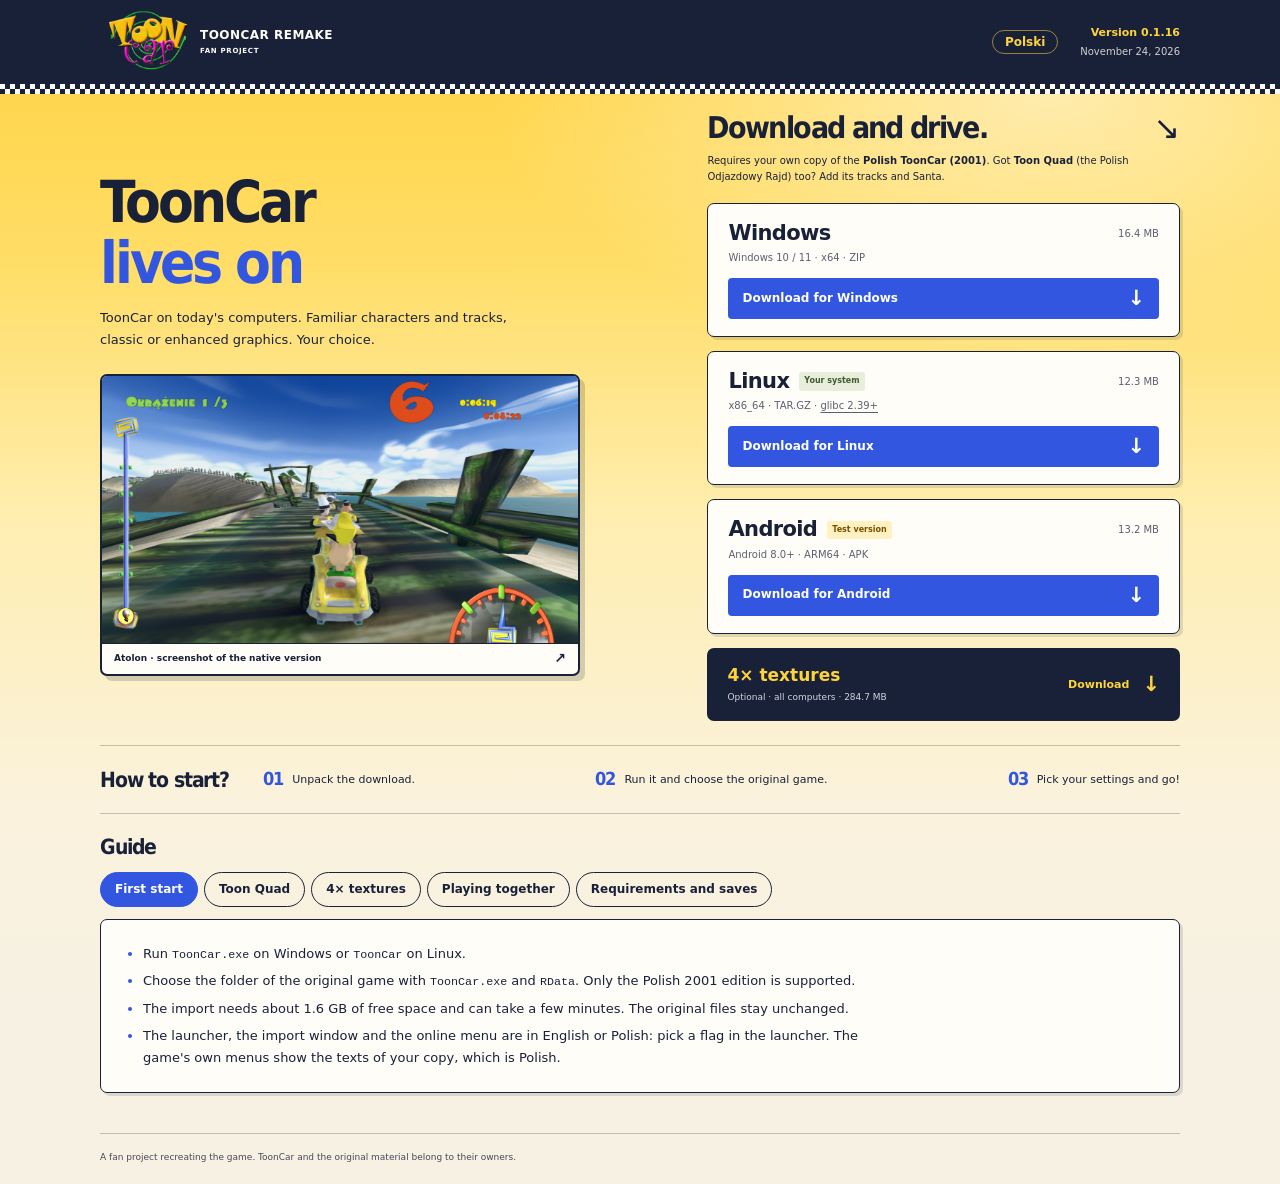
==== commit 15036f56: "ToonCar Remake 0.1.16" ====
--- a/index.html
+++ b/index.html
@@ -9,6 +9,8 @@
   <meta property="og:description" content="ToonCar wiecznie żywy. Windows, Linux i opcjonalne tekstury 4×. Wymagana oryginalna gra.">
   <meta property="og:type" content="website">
   <title>ToonCar Remake: pobierz grę</title>
+  <link rel="alternate" hreflang="pl" href="./">
+  <link rel="alternate" hreflang="en" href="en/">
   <link rel="icon" href="assets/favicon.svg" type="image/svg+xml">
   <link rel="stylesheet" href="styles.css">
   <script src="app.js" defer></script>
@@ -21,7 +23,8 @@
         <img src="assets/tooncar-logo.png" width="256" height="256" alt="ToonCar">
         <span>TOONCAR REMAKE<small>PROJEKT FANOWSKI</small></span>
       </a>
-      <p class="release">Wersja 0.1.15<time datetime="2026-11-24">24 listopada 2026</time></p>
+      <a class="lang-switch" href="en/" hreflang="en" lang="en" data-lang="en">English</a>
+      <p class="release">Wersja 0.1.16<time datetime="2026-11-24">24 listopada 2026</time></p>
     </header>
 
     <main id="main">
@@ -39,23 +42,23 @@
           <div class="download-heading"><h2 id="download-title">Pobierz i jedź.</h2><span aria-hidden="true">↘</span></div>
           <p class="original-note">Wymagana własna instalacja <strong>ToonCara PL z 2001 r.</strong> Masz też <strong>Odjazdowy Rajd</strong>? Dodasz jego trasy i Mikołaja.</p>
           <article class="download-card" id="download-windows">
-            <div class="card-heading"><h3>Windows</h3><span class="system-match" hidden>Twój system</span><span class="file-size">16,3 MB</span></div>
+            <div class="card-heading"><h3>Windows</h3><span class="system-match" hidden>Twój system</span><span class="file-size">16,4 MB</span></div>
             <p class="requirements">Windows 10 / 11 · x64 · ZIP</p>
-            <a class="button file-download" href="https://github.com/pangadula/tooncar-remake/releases/download/v0.1.15/ToonCar-windows-x86_64.zip" download>Pobierz na Windows <span aria-hidden="true">↓</span></a>
+            <a class="button file-download" href="https://github.com/pangadula/tooncar-remake/releases/download/v0.1.16/ToonCar-windows-x86_64.zip" download>Pobierz na Windows <span aria-hidden="true">↓</span></a>
           </article>
           <article class="download-card" id="download-linux">
             <div class="card-heading"><h3>Linux</h3><span class="system-match" hidden>Twój system</span><span class="file-size">12,3 MB</span></div>
             <p class="requirements">x86_64 · TAR.GZ · <a href="#wymagania">glibc 2.39+</a></p>
-            <a class="button file-download" href="https://github.com/pangadula/tooncar-remake/releases/download/v0.1.15/ToonCar-linux-x86_64.tar.gz" download>Pobierz na Linux <span aria-hidden="true">↓</span></a>
+            <a class="button file-download" href="https://github.com/pangadula/tooncar-remake/releases/download/v0.1.16/ToonCar-linux-x86_64.tar.gz" download>Pobierz na Linux <span aria-hidden="true">↓</span></a>
           </article>
           <article class="download-card preview" id="download-android">
             <div class="card-heading"><h3>Android</h3><span class="preview-badge">Wersja testowa</span><span class="system-match" hidden>Twój system</span><span class="file-size">13,2 MB</span></div>
             <p class="requirements">Android 8.0+ · ARM64 · APK</p>
-            <a class="button file-download" href="https://github.com/pangadula/tooncar-remake/releases/download/v0.1.15/ToonCar-android-arm64.apk" download>Pobierz na Androida <span aria-hidden="true">↓</span></a>
+            <a class="button file-download" href="https://github.com/pangadula/tooncar-remake/releases/download/v0.1.16/ToonCar-android-arm64.apk" download>Pobierz na Androida <span aria-hidden="true">↓</span></a>
           </article>
           <aside class="texture-card" aria-label="Opcjonalne tekstury 4×">
             <div><h3>Tekstury 4×</h3><p>Opcjonalnie · oba systemy · 284,7 MB</p></div>
-            <a class="texture-download file-download" href="https://github.com/pangadula/tooncar-remake/releases/download/v0.1.15/ToonCar-textures-4x.zip" download aria-label="Pobierz tekstury 4×">Pobierz <span aria-hidden="true">↓</span></a>
+            <a class="texture-download file-download" href="https://github.com/pangadula/tooncar-remake/releases/download/v0.1.16/ToonCar-textures-4x.zip" download aria-label="Pobierz tekstury 4×">Pobierz <span aria-hidden="true">↓</span></a>
           </aside>
         </section>
       </div>
@@ -79,6 +82,7 @@
             <li>Uruchom <code>ToonCar.exe</code> na Windows lub <code>ToonCar</code> na Linuksie.</li>
             <li>Wskaż folder oryginalnej gry z <code>ToonCar.exe</code> i <code>RData</code>.</li>
             <li>Import wymaga ok. 1,6 GB wolnego miejsca i może potrwać kilka minut. Oryginalne pliki pozostają bez zmian.</li>
+            <li>Launcher, okno importu i menu online są po polsku lub angielsku: wybierz flagę w launcherze.</li>
           </ul>
         </div>
         <div class="panel" id="rajd" role="tabpanel" aria-labelledby="tab-rajd">
@@ -116,6 +120,7 @@
           <ul>
             <li>Linux wymaga glibc 2.39+, np. Ubuntu/Pop!_OS 24.04. To biblioteka dostarczana z systemem; nie podmieniaj jej ręcznie.</li>
             <li>Paczkę Windows testowano pod Wine.</li>
+            <li>Aktualizacje: przy starcie launcher sprawdza na GitHubie, czy jest nowsza wersja, i instaluje ją jednym kliknięciem. Możesz to wyłączyć w launcherze, w zakładce <strong>Ogólne</strong>.</li>
             <li>Nowy profil zaczyna od zera: trasy i auta trzeba odblokować.</li>
             <li>Zapisy i logi: <code>%LOCALAPPDATA%\ToonCarRemaster</code> (Windows) lub <code>~/.local/share/tooncar-remaster</code> (Linux, także <code>$XDG_DATA_HOME</code>).</li>
           </ul>
--- a/styles.css
+++ b/styles.css
@@ -19,3 +19,9 @@
 .panel{background:var(--paper);border:1.5px solid var(--ink);border-radius:7px;box-shadow:3px 3px 0 rgb(25 33 57 / .13);padding:18px 24px;margin-bottom:12px}.panel h3{font-size:15px;margin-bottom:8px}.tabbed .panel h3{position:absolute;width:1px;height:1px;overflow:hidden;clip:rect(0,0,0,0);white-space:nowrap}
 .panel ul{margin:0;padding-left:18px;max-width:780px}.panel li{font-size:13px;line-height:1.7;margin:5px 0}.panel li::marker{color:var(--blue)}
 @media(max-width:700px){.guide>h2{font-size:20px}.tabs button{font-size:11px;padding:6px 11px}.panel{padding:15px 17px}.panel li{font-size:12px}}
+
+/* Language switch in the header. */
+.lang-switch{margin-left:auto;margin-right:22px;color:var(--yellow);font-size:12px;font-weight:700;text-decoration:none;border:1.5px solid rgb(255 212 59 / .55);border-radius:999px;padding:5px 12px;line-height:1}
+.lang-switch:hover{background:rgb(255 212 59 / .12)}
+.lang-switch:focus-visible{outline:3px solid var(--yellow);outline-offset:2px}
+@media(max-width:700px){.lang-switch{margin-right:12px;font-size:11px;padding:4px 9px}}
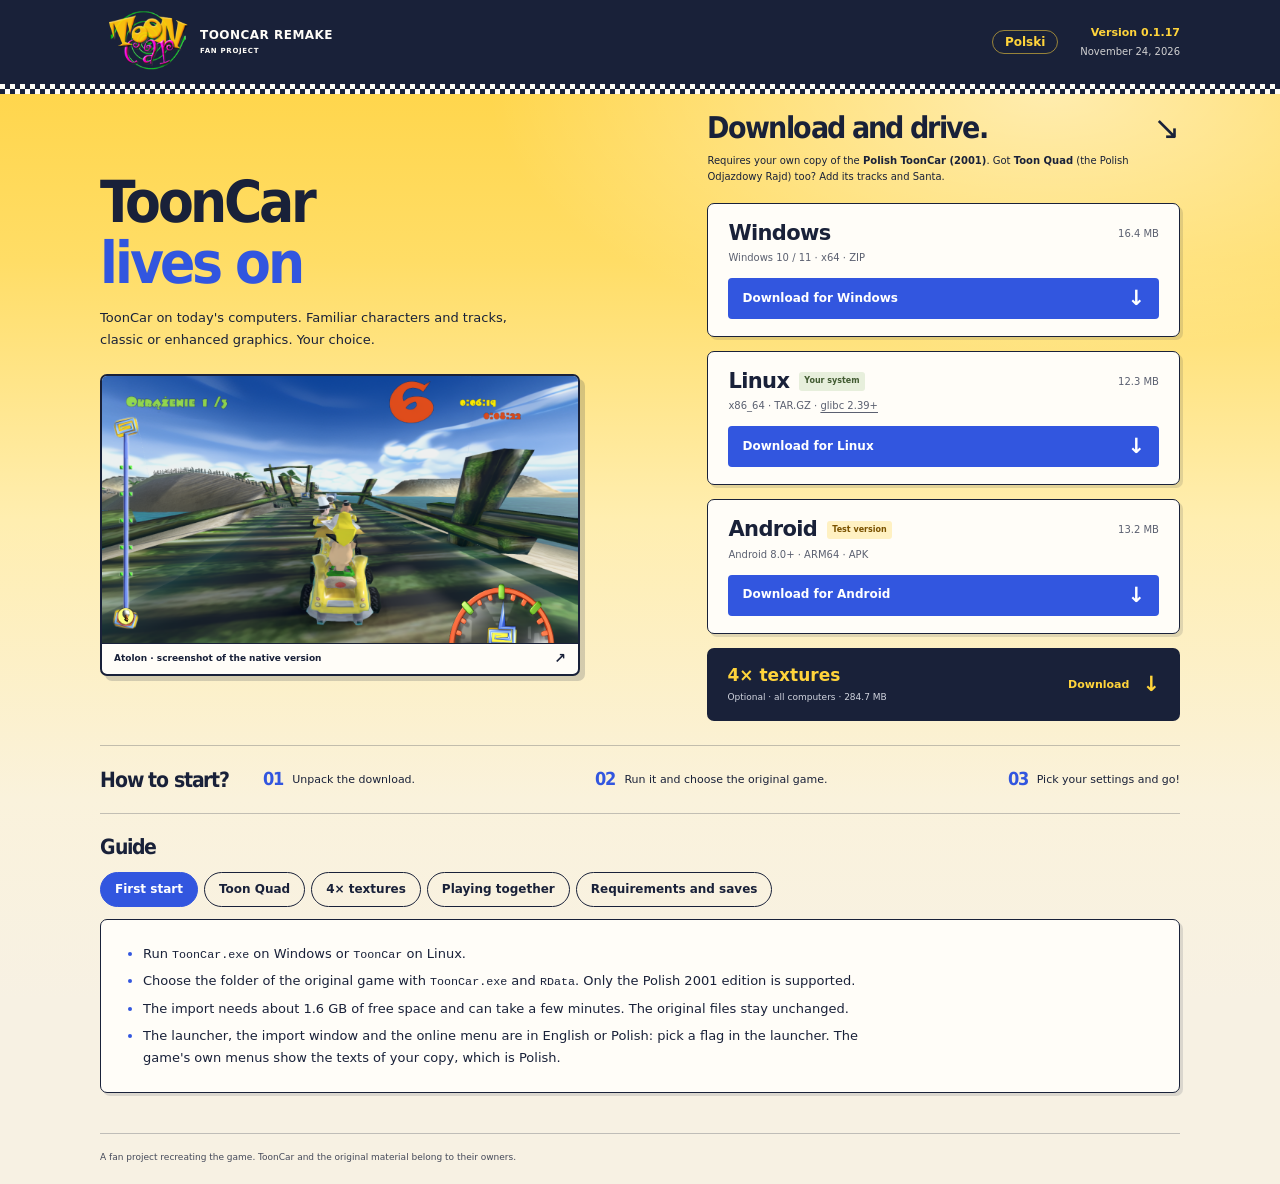
==== commit a8303b17: "ToonCar Remake 0.1.17" ====
--- a/index.html
+++ b/index.html
@@ -24,7 +24,7 @@
         <span>TOONCAR REMAKE<small>PROJEKT FANOWSKI</small></span>
       </a>
       <a class="lang-switch" href="en/" hreflang="en" lang="en" data-lang="en">English</a>
-      <p class="release">Wersja 0.1.16<time datetime="2026-11-24">24 listopada 2026</time></p>
+      <p class="release">Wersja 0.1.17<time datetime="2026-11-24">24 listopada 2026</time></p>
     </header>
 
     <main id="main">
@@ -44,21 +44,21 @@
           <article class="download-card" id="download-windows">
             <div class="card-heading"><h3>Windows</h3><span class="system-match" hidden>Twój system</span><span class="file-size">16,4 MB</span></div>
             <p class="requirements">Windows 10 / 11 · x64 · ZIP</p>
-            <a class="button file-download" href="https://github.com/pangadula/tooncar-remake/releases/download/v0.1.16/ToonCar-windows-x86_64.zip" download>Pobierz na Windows <span aria-hidden="true">↓</span></a>
+            <a class="button file-download" href="https://github.com/pangadula/tooncar-remake/releases/download/v0.1.17/ToonCar-windows-x86_64.zip" download>Pobierz na Windows <span aria-hidden="true">↓</span></a>
           </article>
           <article class="download-card" id="download-linux">
             <div class="card-heading"><h3>Linux</h3><span class="system-match" hidden>Twój system</span><span class="file-size">12,3 MB</span></div>
             <p class="requirements">x86_64 · TAR.GZ · <a href="#wymagania">glibc 2.39+</a></p>
-            <a class="button file-download" href="https://github.com/pangadula/tooncar-remake/releases/download/v0.1.16/ToonCar-linux-x86_64.tar.gz" download>Pobierz na Linux <span aria-hidden="true">↓</span></a>
+            <a class="button file-download" href="https://github.com/pangadula/tooncar-remake/releases/download/v0.1.17/ToonCar-linux-x86_64.tar.gz" download>Pobierz na Linux <span aria-hidden="true">↓</span></a>
           </article>
           <article class="download-card preview" id="download-android">
             <div class="card-heading"><h3>Android</h3><span class="preview-badge">Wersja testowa</span><span class="system-match" hidden>Twój system</span><span class="file-size">13,2 MB</span></div>
             <p class="requirements">Android 8.0+ · ARM64 · APK</p>
-            <a class="button file-download" href="https://github.com/pangadula/tooncar-remake/releases/download/v0.1.16/ToonCar-android-arm64.apk" download>Pobierz na Androida <span aria-hidden="true">↓</span></a>
+            <a class="button file-download" href="https://github.com/pangadula/tooncar-remake/releases/download/v0.1.17/ToonCar-android-arm64.apk" download>Pobierz na Androida <span aria-hidden="true">↓</span></a>
           </article>
           <aside class="texture-card" aria-label="Opcjonalne tekstury 4×">
             <div><h3>Tekstury 4×</h3><p>Opcjonalnie · oba systemy · 284,7 MB</p></div>
-            <a class="texture-download file-download" href="https://github.com/pangadula/tooncar-remake/releases/download/v0.1.16/ToonCar-textures-4x.zip" download aria-label="Pobierz tekstury 4×">Pobierz <span aria-hidden="true">↓</span></a>
+            <a class="texture-download file-download" href="https://github.com/pangadula/tooncar-remake/releases/download/v0.1.17/ToonCar-textures-4x.zip" download aria-label="Pobierz tekstury 4×">Pobierz <span aria-hidden="true">↓</span></a>
           </aside>
         </section>
       </div>
